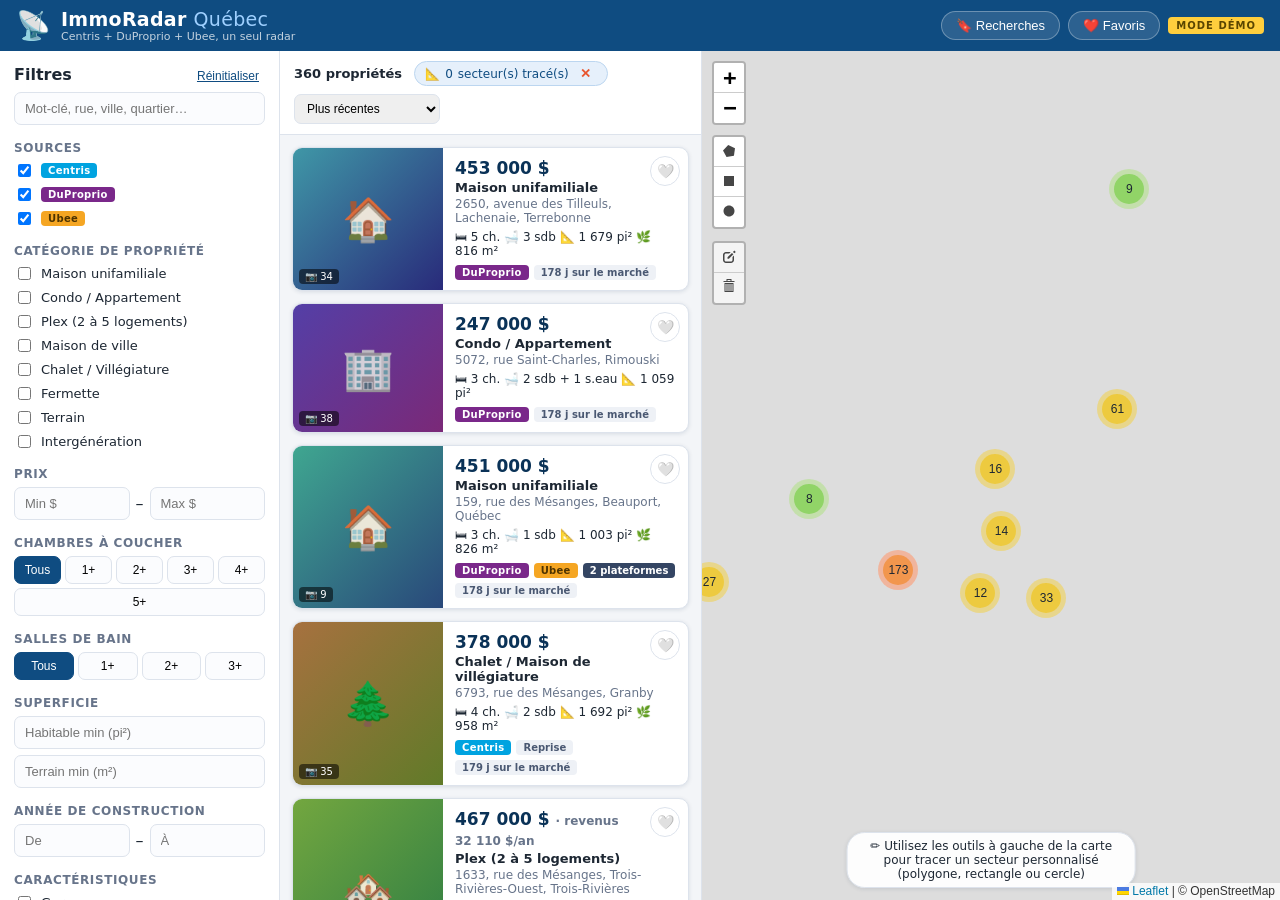
==== immoradar/index.html @ 75c9c800 "Ajout d'ImmoRadar Québec : moteur de recherche immobilier multi-sources Application web statique com" ====
<!DOCTYPE html>
<html lang="fr">
<head>
  <meta charset="UTF-8" />
  <meta name="viewport" content="width=device-width, initial-scale=1.0" />
  <title>ImmoRadar Québec — Recherche immobilière multi-sources</title>
  <meta name="description" content="Moteur de recherche immobilier personnalisé combinant Centris, DuProprio et Ubee. Filtres avancés et tracé de secteurs personnalisés sur carte." />

  <!-- Bibliothèques auto-hébergées (aucune dépendance CDN) -->
  <link rel="stylesheet" href="vendor/leaflet/leaflet.css" />
  <link rel="stylesheet" href="vendor/leaflet-draw/leaflet.draw.css" />
  <link rel="stylesheet" href="vendor/markercluster/MarkerCluster.css" />
  <link rel="stylesheet" href="vendor/markercluster/MarkerCluster.Default.css" />

  <link rel="stylesheet" href="css/styles.css" />
</head>
<body>
  <header class="topbar">
    <div class="brand">
      <span class="brand-logo">📡</span>
      <div>
        <h1>ImmoRadar <span>Québec</span></h1>
        <p class="tagline">Centris + DuProprio + Ubee, un seul radar</p>
      </div>
    </div>
    <div class="topbar-actions">
      <button id="btn-saved-searches" class="btn-ghost" title="Recherches sauvegardées">
        🔖 Recherches <span id="saved-count" class="pill" hidden>0</span>
      </button>
      <button id="btn-favorites" class="btn-ghost" title="Mes favoris">
        ❤️ Favoris <span id="fav-count" class="pill" hidden>0</span>
      </button>
      <span class="demo-badge" title="Les annonces affichées sont des données fictives de démonstration">MODE DÉMO</span>
    </div>
  </header>

  <main class="layout">
    <!-- ====================== PANNEAU DE FILTRES ====================== -->
    <aside class="filters" id="filters-panel">
      <div class="filters-head">
        <h2>Filtres</h2>
        <button id="btn-reset" class="btn-link">Réinitialiser</button>
      </div>

      <section class="fgroup">
        <input type="search" id="f-keyword" placeholder="Mot-clé, rue, ville, quartier…" />
      </section>

      <section class="fgroup">
        <h3>Sources</h3>
        <div class="checks" id="f-sources">
          <label><input type="checkbox" value="centris" checked /> <span class="src src-centris">Centris</span></label>
          <label><input type="checkbox" value="duproprio" checked /> <span class="src src-duproprio">DuProprio</span></label>
          <label><input type="checkbox" value="ubee" checked /> <span class="src src-ubee">Ubee</span></label>
        </div>
      </section>

      <section class="fgroup">
        <h3>Catégorie de propriété</h3>
        <div class="checks" id="f-types">
          <label><input type="checkbox" value="unifamiliale" /> Maison unifamiliale</label>
          <label><input type="checkbox" value="condo" /> Condo / Appartement</label>
          <label><input type="checkbox" value="plex" /> Plex (2 à 5 logements)</label>
          <label><input type="checkbox" value="maison-ville" /> Maison de ville</label>
          <label><input type="checkbox" value="chalet" /> Chalet / Villégiature</label>
          <label><input type="checkbox" value="fermette" /> Fermette</label>
          <label><input type="checkbox" value="terrain" /> Terrain</label>
          <label><input type="checkbox" value="intergeneration" /> Intergénération</label>
        </div>
      </section>

      <section class="fgroup">
        <h3>Prix</h3>
        <div class="range-pair">
          <input type="number" id="f-price-min" placeholder="Min $" min="0" step="10000" />
          <span>–</span>
          <input type="number" id="f-price-max" placeholder="Max $" min="0" step="10000" />
        </div>
      </section>

      <section class="fgroup">
        <h3>Chambres à coucher</h3>
        <div class="seg" id="f-beds">
          <button data-v="0" class="on">Tous</button><button data-v="1">1+</button><button data-v="2">2+</button><button data-v="3">3+</button><button data-v="4">4+</button><button data-v="5">5+</button>
        </div>
      </section>

      <section class="fgroup">
        <h3>Salles de bain</h3>
        <div class="seg" id="f-baths">
          <button data-v="0" class="on">Tous</button><button data-v="1">1+</button><button data-v="2">2+</button><button data-v="3">3+</button>
        </div>
      </section>

      <section class="fgroup">
        <h3>Superficie</h3>
        <div class="range-pair">
          <input type="number" id="f-area-min" placeholder="Habitable min (pi²)" min="0" step="100" />
        </div>
        <div class="range-pair">
          <input type="number" id="f-lot-min" placeholder="Terrain min (m²)" min="0" step="100" />
        </div>
      </section>

      <section class="fgroup">
        <h3>Année de construction</h3>
        <div class="range-pair">
          <input type="number" id="f-year-min" placeholder="De" min="1800" max="2030" />
          <span>–</span>
          <input type="number" id="f-year-max" placeholder="À" min="1800" max="2030" />
        </div>
      </section>

      <section class="fgroup">
        <h3>Caractéristiques</h3>
        <div class="checks" id="f-features">
          <label><input type="checkbox" value="garage" /> Garage</label>
          <label><input type="checkbox" value="parking" /> Stationnement</label>
          <label><input type="checkbox" value="pool" /> Piscine</label>
          <label><input type="checkbox" value="waterfront" /> Bord de l’eau</label>
          <label><input type="checkbox" value="waterAccess" /> Accès à l’eau</label>
          <label><input type="checkbox" value="fireplace" /> Foyer / poêle</label>
          <label><input type="checkbox" value="elevator" /> Ascenseur</label>
          <label><input type="checkbox" value="accessible" /> Adapté mobilité réduite</label>
          <label><input type="checkbox" value="centralAir" /> Climatisation centrale</label>
        </div>
      </section>

      <section class="fgroup">
        <h3>Particularités</h3>
        <div class="checks" id="f-extras">
          <label><input type="checkbox" value="openHouse" /> Visite libre</label>
          <label><input type="checkbox" value="repossession" /> Reprise bancaire</label>
          <label><input type="checkbox" value="newConstruction" /> Construction neuve</label>
          <label><input type="checkbox" value="multiSource" /> Listée sur 2+ plateformes</label>
        </div>
      </section>

      <section class="fgroup">
        <h3>Revenus annuels (plex)</h3>
        <div class="range-pair">
          <input type="number" id="f-revenue-min" placeholder="Revenus min $" min="0" step="1000" />
        </div>
      </section>

      <section class="fgroup">
        <h3>Sur le marché depuis</h3>
        <select id="f-dom">
          <option value="">Peu importe</option>
          <option value="1">Moins de 24 h</option>
          <option value="3">3 jours ou moins</option>
          <option value="7">7 jours ou moins</option>
          <option value="14">14 jours ou moins</option>
          <option value="30">30 jours ou moins</option>
        </select>
      </section>

      <button id="btn-save-search" class="btn-primary wide">💾 Sauvegarder cette recherche</button>
    </aside>

    <!-- ====================== RÉSULTATS ====================== -->
    <section class="results">
      <div class="results-head">
        <div>
          <strong id="result-count">…</strong>
          <span id="zone-indicator" class="zone-chip" hidden>📐 <span id="zone-count"></span> secteur(s) tracé(s) <button id="btn-clear-zones" title="Effacer les secteurs">✕</button></span>
        </div>
        <select id="sort">
          <option value="recent">Plus récentes</option>
          <option value="price-asc">Prix croissant</option>
          <option value="price-desc">Prix décroissant</option>
          <option value="area-desc">Superficie habitable</option>
          <option value="lot-desc">Superficie du terrain</option>
        </select>
      </div>
      <div id="cards" class="cards"></div>
    </section>

    <!-- ====================== CARTE ====================== -->
    <section class="map-wrap">
      <div id="map"></div>
      <div class="map-hint">✏️ Utilisez les outils à gauche de la carte pour tracer un secteur personnalisé (polygone, rectangle ou cercle)</div>
    </section>
  </main>

  <!-- ====================== MODALE FICHE ====================== -->
  <div class="modal-backdrop" id="modal-listing" hidden>
    <div class="modal">
      <button class="modal-close" data-close>✕</button>
      <div id="modal-listing-body"></div>
    </div>
  </div>

  <!-- ====================== MODALE RECHERCHES SAUVEGARDÉES ====================== -->
  <div class="modal-backdrop" id="modal-searches" hidden>
    <div class="modal">
      <button class="modal-close" data-close>✕</button>
      <h2>🔖 Recherches sauvegardées</h2>
      <p class="muted">Vos filtres et vos secteurs tracés, réutilisables en un clic. Le compteur indique les nouvelles annonces depuis votre dernière consultation.</p>
      <div id="saved-list"></div>
    </div>
  </div>

  <script src="vendor/leaflet/leaflet.js"></script>
  <script src="vendor/leaflet-draw/leaflet.draw.js"></script>
  <script src="vendor/markercluster/leaflet.markercluster.js"></script>
  <script src="vendor/turf/turf.min.js"></script>
  <script src="js/app.js"></script>
</body>
</html>
---- immoradar/vendor/leaflet/leaflet.css ----
/* required styles */

.leaflet-pane,
.leaflet-tile,
.leaflet-marker-icon,
.leaflet-marker-shadow,
.leaflet-tile-container,
.leaflet-pane > svg,
.leaflet-pane > canvas,
.leaflet-zoom-box,
.leaflet-image-layer,
.leaflet-layer {
	position: absolute;
	left: 0;
	top: 0;
	}
.leaflet-container {
	overflow: hidden;
	}
.leaflet-tile,
.leaflet-marker-icon,
.leaflet-marker-shadow {
	-webkit-user-select: none;
	   -moz-user-select: none;
	        user-select: none;
	  -webkit-user-drag: none;
	}
/* Prevents IE11 from highlighting tiles in blue */
.leaflet-tile::selection {
	background: transparent;
}
/* Safari renders non-retina tile on retina better with this, but Chrome is worse */
.leaflet-safari .leaflet-tile {
	image-rendering: -webkit-optimize-contrast;
	}
/* hack that prevents hw layers "stretching" when loading new tiles */
.leaflet-safari .leaflet-tile-container {
	width: 1600px;
	height: 1600px;
	-webkit-transform-origin: 0 0;
	}
.leaflet-marker-icon,
.leaflet-marker-shadow {
	display: block;
	}
/* .leaflet-container svg: reset svg max-width decleration shipped in Joomla! (joomla.org) 3.x */
/* .leaflet-container img: map is broken in FF if you have max-width: 100% on tiles */
.leaflet-container .leaflet-overlay-pane svg {
	max-width: none !important;
	max-height: none !important;
	}
.leaflet-container .leaflet-marker-pane img,
.leaflet-container .leaflet-shadow-pane img,
.leaflet-container .leaflet-tile-pane img,
.leaflet-container img.leaflet-image-layer,
.leaflet-container .leaflet-tile {
	max-width: none !important;
	max-height: none !important;
	width: auto;
	padding: 0;
	}

.leaflet-container img.leaflet-tile {
	/* See: https://bugs.chromium.org/p/chromium/issues/detail?id=600120 */
	mix-blend-mode: plus-lighter;
}

.leaflet-container.leaflet-touch-zoom {
	-ms-touch-action: pan-x pan-y;
	touch-action: pan-x pan-y;
	}
.leaflet-container.leaflet-touch-drag {
	-ms-touch-action: pinch-zoom;
	/* Fallback for FF which doesn't support pinch-zoom */
	touch-action: none;
	touch-action: pinch-zoom;
}
.leaflet-container.leaflet-touch-drag.leaflet-touch-zoom {
	-ms-touch-action: none;
	touch-action: none;
}
.leaflet-container {
	-webkit-tap-highlight-color: transparent;
}
.leaflet-container a {
	-webkit-tap-highlight-color: rgba(51, 181, 229, 0.4);
}
.leaflet-tile {
	filter: inherit;
	visibility: hidden;
	}
.leaflet-tile-loaded {
	visibility: inherit;
	}
.leaflet-zoom-box {
	width: 0;
	height: 0;
	-moz-box-sizing: border-box;
	     box-sizing: border-box;
	z-index: 800;
	}
/* workaround for https://bugzilla.mozilla.org/show_bug.cgi?id=888319 */
.leaflet-overlay-pane svg {
	-moz-user-select: none;
	}

.leaflet-pane         { z-index: 400; }

.leaflet-tile-pane    { z-index: 200; }
.leaflet-overlay-pane { z-index: 400; }
.leaflet-shadow-pane  { z-index: 500; }
.leaflet-marker-pane  { z-index: 600; }
.leaflet-tooltip-pane   { z-index: 650; }
.leaflet-popup-pane   { z-index: 700; }

.leaflet-map-pane canvas { z-index: 100; }
.leaflet-map-pane svg    { z-index: 200; }

.leaflet-vml-shape {
	width: 1px;
	height: 1px;
	}
.lvml {
	behavior: url(#default#VML);
	display: inline-block;
	position: absolute;
	}


/* control positioning */

.leaflet-control {
	position: relative;
	z-index: 800;
	pointer-events: visiblePainted; /* IE 9-10 doesn't have auto */
	pointer-events: auto;
	}
.leaflet-top,
.leaflet-bottom {
	position: absolute;
	z-index: 1000;
	pointer-events: none;
	}
.leaflet-top {
	top: 0;
	}
.leaflet-right {
	right: 0;
	}
.leaflet-bottom {
	bottom: 0;
	}
.leaflet-left {
	left: 0;
	}
.leaflet-control {
	float: left;
	clear: both;
	}
.leaflet-right .leaflet-control {
	float: right;
	}
.leaflet-top .leaflet-control {
	margin-top: 10px;
	}
.leaflet-bottom .leaflet-control {
	margin-bottom: 10px;
	}
.leaflet-left .leaflet-control {
	margin-left: 10px;
	}
.leaflet-right .leaflet-control {
	margin-right: 10px;
	}


/* zoom and fade animations */

.leaflet-fade-anim .leaflet-popup {
	opacity: 0;
	-webkit-transition: opacity 0.2s linear;
	   -moz-transition: opacity 0.2s linear;
	        transition: opacity 0.2s linear;
	}
.leaflet-fade-anim .leaflet-map-pane .leaflet-popup {
	opacity: 1;
	}
.leaflet-zoom-animated {
	-webkit-transform-origin: 0 0;
	    -ms-transform-origin: 0 0;
	        transform-origin: 0 0;
	}
svg.leaflet-zoom-animated {
	will-change: transform;
}

.leaflet-zoom-anim .leaflet-zoom-animated {
	-webkit-transition: -webkit-transform 0.25s cubic-bezier(0,0,0.25,1);
	   -moz-transition:    -moz-transform 0.25s cubic-bezier(0,0,0.25,1);
	        transition:         transform 0.25s cubic-bezier(0,0,0.25,1);
	}
.leaflet-zoom-anim .leaflet-tile,
.leaflet-pan-anim .leaflet-tile {
	-webkit-transition: none;
	   -moz-transition: none;
	        transition: none;
	}

.leaflet-zoom-anim .leaflet-zoom-hide {
	visibility: hidden;
	}


/* cursors */

.leaflet-interactive {
	cursor: pointer;
	}
.leaflet-grab {
	cursor: -webkit-grab;
	cursor:    -moz-grab;
	cursor:         grab;
	}
.leaflet-crosshair,
.leaflet-crosshair .leaflet-interactive {
	cursor: crosshair;
	}
.leaflet-popup-pane,
.leaflet-control {
	cursor: auto;
	}
.leaflet-dragging .leaflet-grab,
.leaflet-dragging .leaflet-grab .leaflet-interactive,
.leaflet-dragging .leaflet-marker-draggable {
	cursor: move;
	cursor: -webkit-grabbing;
	cursor:    -moz-grabbing;
	cursor:         grabbing;
	}

/* marker & overlays interactivity */
.leaflet-marker-icon,
.leaflet-marker-shadow,
.leaflet-image-layer,
.leaflet-pane > svg path,
.leaflet-tile-container {
	pointer-events: none;
	}

.leaflet-marker-icon.leaflet-interactive,
.leaflet-image-layer.leaflet-interactive,
.leaflet-pane > svg path.leaflet-interactive,
svg.leaflet-image-layer.leaflet-interactive path {
	pointer-events: visiblePainted; /* IE 9-10 doesn't have auto */
	pointer-events: auto;
	}

/* visual tweaks */

.leaflet-container {
	background: #ddd;
	outline-offset: 1px;
	}
.leaflet-container a {
	color: #0078A8;
	}
.leaflet-zoom-box {
	border: 2px dotted #38f;
	background: rgba(255,255,255,0.5);
	}


/* general typography */
.leaflet-container {
	font-family: "Helvetica Neue", Arial, Helvetica, sans-serif;
	font-size: 12px;
	font-size: 0.75rem;
	line-height: 1.5;
	}


/* general toolbar styles */

.leaflet-bar {
	box-shadow: 0 1px 5px rgba(0,0,0,0.65);
	border-radius: 4px;
	}
.leaflet-bar a {
	background-color: #fff;
	border-bottom: 1px solid #ccc;
	width: 26px;
	height: 26px;
	line-height: 26px;
	display: block;
	text-align: center;
	text-decoration: none;
	color: black;
	}
.leaflet-bar a,
.leaflet-control-layers-toggle {
	background-position: 50% 50%;
	background-repeat: no-repeat;
	display: block;
	}
.leaflet-bar a:hover,
.leaflet-bar a:focus {
	background-color: #f4f4f4;
	}
.leaflet-bar a:first-child {
	border-top-left-radius: 4px;
	border-top-right-radius: 4px;
	}
.leaflet-bar a:last-child {
	border-bottom-left-radius: 4px;
	border-bottom-right-radius: 4px;
	border-bottom: none;
	}
.leaflet-bar a.leaflet-disabled {
	cursor: default;
	background-color: #f4f4f4;
	color: #bbb;
	}

.leaflet-touch .leaflet-bar a {
	width: 30px;
	height: 30px;
	line-height: 30px;
	}
.leaflet-touch .leaflet-bar a:first-child {
	border-top-left-radius: 2px;
	border-top-right-radius: 2px;
	}
.leaflet-touch .leaflet-bar a:last-child {
	border-bottom-left-radius: 2px;
	border-bottom-right-radius: 2px;
	}

/* zoom control */

.leaflet-control-zoom-in,
.leaflet-control-zoom-out {
	font: bold 18px 'Lucida Console', Monaco, monospace;
	text-indent: 1px;
	}

.leaflet-touch .leaflet-control-zoom-in, .leaflet-touch .leaflet-control-zoom-out  {
	font-size: 22px;
	}


/* layers control */

.leaflet-control-layers {
	box-shadow: 0 1px 5px rgba(0,0,0,0.4);
	background: #fff;
	border-radius: 5px;
	}
.leaflet-control-layers-toggle {
	background-image: url(images/layers.png);
	width: 36px;
	height: 36px;
	}
.leaflet-retina .leaflet-control-layers-toggle {
	background-image: url(images/layers-2x.png);
	background-size: 26px 26px;
	}
.leaflet-touch .leaflet-control-layers-toggle {
	width: 44px;
	height: 44px;
	}
.leaflet-control-layers .leaflet-control-layers-list,
.leaflet-control-layers-expanded .leaflet-control-layers-toggle {
	display: none;
	}
.leaflet-control-layers-expanded .leaflet-control-layers-list {
	display: block;
	position: relative;
	}
.leaflet-control-layers-expanded {
	padding: 6px 10px 6px 6px;
	color: #333;
	background: #fff;
	}
.leaflet-control-layers-scrollbar {
	overflow-y: scroll;
	overflow-x: hidden;
	padding-right: 5px;
	}
.leaflet-control-layers-selector {
	margin-top: 2px;
	position: relative;
	top: 1px;
	}
.leaflet-control-layers label {
	display: block;
	font-size: 13px;
	font-size: 1.08333em;
	}
.leaflet-control-layers-separator {
	height: 0;
	border-top: 1px solid #ddd;
	margin: 5px -10px 5px -6px;
	}

/* Default icon URLs */
.leaflet-default-icon-path { /* used only in path-guessing heuristic, see L.Icon.Default */
	background-image: url(images/marker-icon.png);
	}


/* attribution and scale controls */

.leaflet-container .leaflet-control-attribution {
	background: #fff;
	background: rgba(255, 255, 255, 0.8);
	margin: 0;
	}
.leaflet-control-attribution,
.leaflet-control-scale-line {
	padding: 0 5px;
	color: #333;
	line-height: 1.4;
	}
.leaflet-control-attribution a {
	text-decoration: none;
	}
.leaflet-control-attribution a:hover,
.leaflet-control-attribution a:focus {
	text-decoration: underline;
	}
.leaflet-attribution-flag {
	display: inline !important;
	vertical-align: baseline !important;
	width: 1em;
	height: 0.6669em;
	}
.leaflet-left .leaflet-control-scale {
	margin-left: 5px;
	}
.leaflet-bottom .leaflet-control-scale {
	margin-bottom: 5px;
	}
.leaflet-control-scale-line {
	border: 2px solid #777;
	border-top: none;
	line-height: 1.1;
	padding: 2px 5px 1px;
	white-space: nowrap;
	-moz-box-sizing: border-box;
	     box-sizing: border-box;
	background: rgba(255, 255, 255, 0.8);
	text-shadow: 1px 1px #fff;
	}
.leaflet-control-scale-line:not(:first-child) {
	border-top: 2px solid #777;
	border-bottom: none;
	margin-top: -2px;
	}
.leaflet-control-scale-line:not(:first-child):not(:last-child) {
	border-bottom: 2px solid #777;
	}

.leaflet-touch .leaflet-control-attribution,
.leaflet-touch .leaflet-control-layers,
.leaflet-touch .leaflet-bar {
	box-shadow: none;
	}
.leaflet-touch .leaflet-control-layers,
.leaflet-touch .leaflet-bar {
	border: 2px solid rgba(0,0,0,0.2);
	background-clip: padding-box;
	}


/* popup */

.leaflet-popup {
	position: absolute;
	text-align: center;
	margin-bottom: 20px;
	}
.leaflet-popup-content-wrapper {
	padding: 1px;
	text-align: left;
	border-radius: 12px;
	}
.leaflet-popup-content {
	margin: 13px 24px 13px 20px;
	line-height: 1.3;
	font-size: 13px;
	font-size: 1.08333em;
	min-height: 1px;
	}
.leaflet-popup-content p {
	margin: 17px 0;
	margin: 1.3em 0;
	}
.leaflet-popup-tip-container {
	width: 40px;
	height: 20px;
	position: absolute;
	left: 50%;
	margin-top: -1px;
	margin-left: -20px;
	overflow: hidden;
	pointer-events: none;
	}
.leaflet-popup-tip {
	width: 17px;
	height: 17px;
	padding: 1px;

	margin: -10px auto 0;
	pointer-events: auto;

	-webkit-transform: rotate(45deg);
	   -moz-transform: rotate(45deg);
	    -ms-transform: rotate(45deg);
	        transform: rotate(45deg);
	}
.leaflet-popup-content-wrapper,
.leaflet-popup-tip {
	background: white;
	color: #333;
	box-shadow: 0 3px 14px rgba(0,0,0,0.4);
	}
.leaflet-container a.leaflet-popup-close-button {
	position: absolute;
	top: 0;
	right: 0;
	border: none;
	text-align: center;
	width: 24px;
	height: 24px;
	font: 16px/24px Tahoma, Verdana, sans-serif;
	color: #757575;
	text-decoration: none;
	background: transparent;
	}
.leaflet-container a.leaflet-popup-close-button:hover,
.leaflet-container a.leaflet-popup-close-button:focus {
	color: #585858;
	}
.leaflet-popup-scrolled {
	overflow: auto;
	}

.leaflet-oldie .leaflet-popup-content-wrapper {
	-ms-zoom: 1;
	}
.leaflet-oldie .leaflet-popup-tip {
	width: 24px;
	margin: 0 auto;

	-ms-filter: "progid:DXImageTransform.Microsoft.Matrix(M11=0.70710678, M12=0.70710678, M21=-0.70710678, M22=0.70710678)";
	filter: progid:DXImageTransform.Microsoft.Matrix(M11=0.70710678, M12=0.70710678, M21=-0.70710678, M22=0.70710678);
	}

.leaflet-oldie .leaflet-control-zoom,
.leaflet-oldie .leaflet-control-layers,
.leaflet-oldie .leaflet-popup-content-wrapper,
.leaflet-oldie .leaflet-popup-tip {
	border: 1px solid #999;
	}


/* div icon */

.leaflet-div-icon {
	background: #fff;
	border: 1px solid #666;
	}


/* Tooltip */
/* Base styles for the element that has a tooltip */
.leaflet-tooltip {
	position: absolute;
	padding: 6px;
	background-color: #fff;
	border: 1px solid #fff;
	border-radius: 3px;
	color: #222;
	white-space: nowrap;
	-webkit-user-select: none;
	-moz-user-select: none;
	-ms-user-select: none;
	user-select: none;
	pointer-events: none;
	box-shadow: 0 1px 3px rgba(0,0,0,0.4);
	}
.leaflet-tooltip.leaflet-interactive {
	cursor: pointer;
	pointer-events: auto;
	}
.leaflet-tooltip-top:before,
.leaflet-tooltip-bottom:before,
.leaflet-tooltip-left:before,
.leaflet-tooltip-right:before {
	position: absolute;
	pointer-events: none;
	border: 6px solid transparent;
	background: transparent;
	content: "";
	}

/* Directions */

.leaflet-tooltip-bottom {
	margin-top: 6px;
}
.leaflet-tooltip-top {
	margin-top: -6px;
}
.leaflet-tooltip-bottom:before,
.leaflet-tooltip-top:before {
	left: 50%;
	margin-left: -6px;
	}
.leaflet-tooltip-top:before {
	bottom: 0;
	margin-bottom: -12px;
	border-top-color: #fff;
	}
.leaflet-tooltip-bottom:before {
	top: 0;
	margin-top: -12px;
	margin-left: -6px;
	border-bottom-color: #fff;
	}
.leaflet-tooltip-left {
	margin-left: -6px;
}
.leaflet-tooltip-right {
	margin-left: 6px;
}
.leaflet-tooltip-left:before,
.leaflet-tooltip-right:before {
	top: 50%;
	margin-top: -6px;
	}
.leaflet-tooltip-left:before {
	right: 0;
	margin-right: -12px;
	border-left-color: #fff;
	}
.leaflet-tooltip-right:before {
	left: 0;
	margin-left: -12px;
	border-right-color: #fff;
	}

/* Printing */

@media print {
	/* Prevent printers from removing background-images of controls. */
	.leaflet-control {
		-webkit-print-color-adjust: exact;
		print-color-adjust: exact;
		}
	}
---- immoradar/vendor/leaflet-draw/leaflet.draw.css ----
.leaflet-draw-section{position:relative}.leaflet-draw-toolbar{margin-top:12px}.leaflet-draw-toolbar-top{margin-top:0}.leaflet-draw-toolbar-notop a:first-child{border-top-right-radius:0}.leaflet-draw-toolbar-nobottom a:last-child{border-bottom-right-radius:0}.leaflet-draw-toolbar a{background-image:url('images/spritesheet.png');background-image:linear-gradient(transparent,transparent),url('images/spritesheet.svg');background-repeat:no-repeat;background-size:300px 30px;background-clip:padding-box}.leaflet-retina .leaflet-draw-toolbar a{background-image:url('images/spritesheet-2x.png');background-image:linear-gradient(transparent,transparent),url('images/spritesheet.svg')}
.leaflet-draw a{display:block;text-align:center;text-decoration:none}.leaflet-draw a .sr-only{position:absolute;width:1px;height:1px;padding:0;margin:-1px;overflow:hidden;clip:rect(0,0,0,0);border:0}.leaflet-draw-actions{display:none;list-style:none;margin:0;padding:0;position:absolute;left:26px;top:0;white-space:nowrap}.leaflet-touch .leaflet-draw-actions{left:32px}.leaflet-right .leaflet-draw-actions{right:26px;left:auto}.leaflet-touch .leaflet-right .leaflet-draw-actions{right:32px;left:auto}.leaflet-draw-actions li{display:inline-block}
.leaflet-draw-actions li:first-child a{border-left:0}.leaflet-draw-actions li:last-child a{-webkit-border-radius:0 4px 4px 0;border-radius:0 4px 4px 0}.leaflet-right .leaflet-draw-actions li:last-child a{-webkit-border-radius:0;border-radius:0}.leaflet-right .leaflet-draw-actions li:first-child a{-webkit-border-radius:4px 0 0 4px;border-radius:4px 0 0 4px}.leaflet-draw-actions a{background-color:#919187;border-left:1px solid #AAA;color:#FFF;font:11px/19px "Helvetica Neue",Arial,Helvetica,sans-serif;line-height:28px;text-decoration:none;padding-left:10px;padding-right:10px;height:28px}
.leaflet-touch .leaflet-draw-actions a{font-size:12px;line-height:30px;height:30px}.leaflet-draw-actions-bottom{margin-top:0}.leaflet-draw-actions-top{margin-top:1px}.leaflet-draw-actions-top a,.leaflet-draw-actions-bottom a{height:27px;line-height:27px}.leaflet-draw-actions a:hover{background-color:#a0a098}.leaflet-draw-actions-top.leaflet-draw-actions-bottom a{height:26px;line-height:26px}.leaflet-draw-toolbar .leaflet-draw-draw-polyline{background-position:-2px -2px}.leaflet-touch .leaflet-draw-toolbar .leaflet-draw-draw-polyline{background-position:0 -1px}
.leaflet-draw-toolbar .leaflet-draw-draw-polygon{background-position:-31px -2px}.leaflet-touch .leaflet-draw-toolbar .leaflet-draw-draw-polygon{background-position:-29px -1px}.leaflet-draw-toolbar .leaflet-draw-draw-rectangle{background-position:-62px -2px}.leaflet-touch .leaflet-draw-toolbar .leaflet-draw-draw-rectangle{background-position:-60px -1px}.leaflet-draw-toolbar .leaflet-draw-draw-circle{background-position:-92px -2px}.leaflet-touch .leaflet-draw-toolbar .leaflet-draw-draw-circle{background-position:-90px -1px}
.leaflet-draw-toolbar .leaflet-draw-draw-marker{background-position:-122px -2px}.leaflet-touch .leaflet-draw-toolbar .leaflet-draw-draw-marker{background-position:-120px -1px}.leaflet-draw-toolbar .leaflet-draw-draw-circlemarker{background-position:-273px -2px}.leaflet-touch .leaflet-draw-toolbar .leaflet-draw-draw-circlemarker{background-position:-271px -1px}.leaflet-draw-toolbar .leaflet-draw-edit-edit{background-position:-152px -2px}.leaflet-touch .leaflet-draw-toolbar .leaflet-draw-edit-edit{background-position:-150px -1px}
.leaflet-draw-toolbar .leaflet-draw-edit-remove{background-position:-182px -2px}.leaflet-touch .leaflet-draw-toolbar .leaflet-draw-edit-remove{background-position:-180px -1px}.leaflet-draw-toolbar .leaflet-draw-edit-edit.leaflet-disabled{background-position:-212px -2px}.leaflet-touch .leaflet-draw-toolbar .leaflet-draw-edit-edit.leaflet-disabled{background-position:-210px -1px}.leaflet-draw-toolbar .leaflet-draw-edit-remove.leaflet-disabled{background-position:-242px -2px}.leaflet-touch .leaflet-draw-toolbar .leaflet-draw-edit-remove.leaflet-disabled{background-position:-240px -2px}
.leaflet-mouse-marker{background-color:#fff;cursor:crosshair}.leaflet-draw-tooltip{background:#363636;background:rgba(0,0,0,0.5);border:1px solid transparent;-webkit-border-radius:4px;border-radius:4px;color:#fff;font:12px/18px "Helvetica Neue",Arial,Helvetica,sans-serif;margin-left:20px;margin-top:-21px;padding:4px 8px;position:absolute;visibility:hidden;white-space:nowrap;z-index:6}.leaflet-draw-tooltip:before{border-right:6px solid black;border-right-color:rgba(0,0,0,0.5);border-top:6px solid transparent;border-bottom:6px solid transparent;content:"";position:absolute;top:7px;left:-7px}
.leaflet-error-draw-tooltip{background-color:#f2dede;border:1px solid #e6b6bd;color:#b94a48}.leaflet-error-draw-tooltip:before{border-right-color:#e6b6bd}.leaflet-draw-tooltip-single{margin-top:-12px}.leaflet-draw-tooltip-subtext{color:#f8d5e4}.leaflet-draw-guide-dash{font-size:1%;opacity:.6;position:absolute;width:5px;height:5px}.leaflet-edit-marker-selected{background-color:rgba(254,87,161,0.1);border:4px dashed rgba(254,87,161,0.6);-webkit-border-radius:4px;border-radius:4px;box-sizing:content-box}
.leaflet-edit-move{cursor:move}.leaflet-edit-resize{cursor:pointer}.leaflet-oldie .leaflet-draw-toolbar{border:1px solid #999}
---- immoradar/vendor/markercluster/MarkerCluster.css ----
.leaflet-cluster-anim .leaflet-marker-icon, .leaflet-cluster-anim .leaflet-marker-shadow {
	-webkit-transition: -webkit-transform 0.3s ease-out, opacity 0.3s ease-in;
	-moz-transition: -moz-transform 0.3s ease-out, opacity 0.3s ease-in;
	-o-transition: -o-transform 0.3s ease-out, opacity 0.3s ease-in;
	transition: transform 0.3s ease-out, opacity 0.3s ease-in;
}

.leaflet-cluster-spider-leg {
	/* stroke-dashoffset (duration and function) should match with leaflet-marker-icon transform in order to track it exactly */
	-webkit-transition: -webkit-stroke-dashoffset 0.3s ease-out, -webkit-stroke-opacity 0.3s ease-in;
	-moz-transition: -moz-stroke-dashoffset 0.3s ease-out, -moz-stroke-opacity 0.3s ease-in;
	-o-transition: -o-stroke-dashoffset 0.3s ease-out, -o-stroke-opacity 0.3s ease-in;
	transition: stroke-dashoffset 0.3s ease-out, stroke-opacity 0.3s ease-in;
}
---- immoradar/vendor/markercluster/MarkerCluster.Default.css ----
.marker-cluster-small {
	background-color: rgba(181, 226, 140, 0.6);
	}
.marker-cluster-small div {
	background-color: rgba(110, 204, 57, 0.6);
	}

.marker-cluster-medium {
	background-color: rgba(241, 211, 87, 0.6);
	}
.marker-cluster-medium div {
	background-color: rgba(240, 194, 12, 0.6);
	}

.marker-cluster-large {
	background-color: rgba(253, 156, 115, 0.6);
	}
.marker-cluster-large div {
	background-color: rgba(241, 128, 23, 0.6);
	}

	/* IE 6-8 fallback colors */
.leaflet-oldie .marker-cluster-small {
	background-color: rgb(181, 226, 140);
	}
.leaflet-oldie .marker-cluster-small div {
	background-color: rgb(110, 204, 57);
	}

.leaflet-oldie .marker-cluster-medium {
	background-color: rgb(241, 211, 87);
	}
.leaflet-oldie .marker-cluster-medium div {
	background-color: rgb(240, 194, 12);
	}

.leaflet-oldie .marker-cluster-large {
	background-color: rgb(253, 156, 115);
	}
.leaflet-oldie .marker-cluster-large div {
	background-color: rgb(241, 128, 23);
}

.marker-cluster {
	background-clip: padding-box;
	border-radius: 20px;
	}
.marker-cluster div {
	width: 30px;
	height: 30px;
	margin-left: 5px;
	margin-top: 5px;

	text-align: center;
	border-radius: 15px;
	font: 12px "Helvetica Neue", Arial, Helvetica, sans-serif;
	}
.marker-cluster span {
	line-height: 30px;
	}
---- immoradar/css/styles.css ----
/* ===================== ImmoRadar Québec ===================== */
:root {
  --blue: #0f4c81;
  --blue-dark: #0a3257;
  --accent: #e8552f;
  --bg: #f3f5f8;
  --card: #ffffff;
  --text: #1d2733;
  --muted: #67748a;
  --border: #dde3ec;
  --green: #1d8a4e;
  --radius: 10px;
  --shadow: 0 1px 4px rgba(15, 40, 70, 0.12);
}

* { box-sizing: border-box; }
html, body { height: 100%; }
body {
  margin: 0;
  font-family: "Segoe UI", system-ui, -apple-system, Roboto, sans-serif;
  background: var(--bg);
  color: var(--text);
  display: flex;
  flex-direction: column;
}

/* ---------- Barre du haut ---------- */
.topbar {
  display: flex;
  align-items: center;
  justify-content: space-between;
  gap: 12px;
  padding: 8px 16px;
  background: var(--blue);
  color: #fff;
  flex: 0 0 auto;
}
.brand { display: flex; align-items: center; gap: 10px; }
.brand-logo { font-size: 28px; }
.brand h1 { margin: 0; font-size: 19px; letter-spacing: 0.3px; }
.brand h1 span { color: #9fd0ff; font-weight: 400; }
.tagline { margin: 0; font-size: 11px; opacity: 0.75; }
.topbar-actions { display: flex; align-items: center; gap: 8px; }
.btn-ghost {
  background: rgba(255, 255, 255, 0.12);
  border: 1px solid rgba(255, 255, 255, 0.3);
  color: #fff;
  border-radius: 20px;
  padding: 6px 14px;
  cursor: pointer;
  font-size: 13px;
}
.btn-ghost:hover { background: rgba(255, 255, 255, 0.22); }
.pill {
  background: var(--accent);
  border-radius: 10px;
  padding: 1px 7px;
  font-size: 11px;
  font-weight: 700;
}
.demo-badge {
  font-size: 10px;
  font-weight: 700;
  letter-spacing: 1px;
  background: #ffce3d;
  color: #5a4500;
  border-radius: 4px;
  padding: 3px 8px;
  cursor: help;
}

/* ---------- Mise en page ---------- */
.layout {
  flex: 1 1 auto;
  min-height: 0;
  display: grid;
  grid-template-columns: 280px minmax(360px, 33%) 1fr;
}

/* ---------- Filtres ---------- */
.filters {
  background: var(--card);
  border-right: 1px solid var(--border);
  overflow-y: auto;
  padding: 14px;
}
.filters-head { display: flex; justify-content: space-between; align-items: baseline; }
.filters-head h2 { margin: 0 0 8px; font-size: 16px; }
.btn-link { background: none; border: none; color: var(--blue); cursor: pointer; font-size: 12px; text-decoration: underline; }
.fgroup { margin-bottom: 16px; }
.fgroup h3 {
  margin: 0 0 6px;
  font-size: 12px;
  text-transform: uppercase;
  letter-spacing: 0.6px;
  color: var(--muted);
}
.fgroup input[type="search"],
.fgroup input[type="number"],
.fgroup select {
  width: 100%;
  padding: 8px 10px;
  border: 1px solid var(--border);
  border-radius: 7px;
  font-size: 13px;
  background: #fbfcfe;
}
.range-pair { display: flex; align-items: center; gap: 6px; margin-bottom: 6px; }
.checks { display: flex; flex-direction: column; gap: 5px; }
.checks label { display: flex; align-items: center; gap: 7px; font-size: 13px; cursor: pointer; }
.seg { display: flex; flex-wrap: wrap; gap: 4px; }
.seg button {
  flex: 1;
  min-width: 42px;
  padding: 6px 4px;
  border: 1px solid var(--border);
  background: #fbfcfe;
  border-radius: 7px;
  cursor: pointer;
  font-size: 12px;
}
.seg button.on { background: var(--blue); color: #fff; border-color: var(--blue); }
.btn-primary {
  background: var(--accent);
  color: #fff;
  border: none;
  border-radius: 8px;
  padding: 10px 14px;
  font-size: 14px;
  font-weight: 600;
  cursor: pointer;
}
.btn-primary:hover { filter: brightness(1.08); }
.wide { width: 100%; }

/* ---------- Résultats ---------- */
.results {
  display: flex;
  flex-direction: column;
  min-height: 0;
  border-right: 1px solid var(--border);
}
.results-head {
  display: flex;
  justify-content: space-between;
  align-items: center;
  gap: 8px;
  padding: 10px 14px;
  background: var(--card);
  border-bottom: 1px solid var(--border);
  font-size: 13px;
  flex-wrap: wrap;
}
.results-head select { padding: 6px 8px; border: 1px solid var(--border); border-radius: 7px; font-size: 12px; }
.zone-chip {
  display: inline-flex;
  align-items: center;
  gap: 5px;
  margin-left: 8px;
  background: #e6f0fb;
  color: var(--blue);
  border: 1px solid #bcd6f0;
  border-radius: 14px;
  padding: 3px 10px;
  font-size: 12px;
}
.zone-chip button { background: none; border: none; color: var(--accent); cursor: pointer; font-weight: 700; }
.cards { overflow-y: auto; padding: 12px; display: flex; flex-direction: column; gap: 12px; }

.card {
  flex: 0 0 auto;
  display: grid;
  grid-template-columns: 150px 1fr;
  background: var(--card);
  border: 1px solid var(--border);
  border-radius: var(--radius);
  overflow: hidden;
  cursor: pointer;
  box-shadow: var(--shadow);
  transition: transform 0.12s ease, box-shadow 0.12s ease;
  position: relative;
}
.card:hover { transform: translateY(-2px); box-shadow: 0 4px 12px rgba(15, 40, 70, 0.18); }
.card.highlight { outline: 3px solid var(--accent); }
.card-photo {
  display: flex;
  align-items: center;
  justify-content: center;
  font-size: 42px;
  min-height: 118px;
  color: rgba(255, 255, 255, 0.9);
  position: relative;
}
.photo-count {
  position: absolute;
  bottom: 6px;
  left: 6px;
  background: rgba(0, 0, 0, 0.55);
  color: #fff;
  font-size: 10px;
  border-radius: 4px;
  padding: 2px 6px;
}
.card-body { padding: 10px 12px; min-width: 0; }
.card-price { font-size: 17px; font-weight: 700; color: var(--blue-dark); }
.card-title { font-size: 13px; font-weight: 600; margin: 2px 0; }
.card-sub { font-size: 12px; color: var(--muted); }
.card-specs { font-size: 12px; color: var(--text); margin-top: 5px; display: flex; gap: 10px; flex-wrap: wrap; }
.card-badges { display: flex; gap: 5px; margin-top: 7px; flex-wrap: wrap; }

.src {
  font-size: 10px;
  font-weight: 700;
  border-radius: 4px;
  padding: 2px 7px;
  color: #fff;
  letter-spacing: 0.3px;
}
.src-centris { background: #00a3e0; }
.src-duproprio { background: #7a288a; }
.src-ubee { background: #f5a623; color: #4d3300; }
.badge-new { background: var(--green); color: #fff; font-size: 10px; font-weight: 700; border-radius: 4px; padding: 2px 7px; }
.badge-multi { background: #344563; color: #fff; font-size: 10px; font-weight: 700; border-radius: 4px; padding: 2px 7px; }
.badge-soft { background: #eef1f6; color: #4a5872; font-size: 10px; font-weight: 600; border-radius: 4px; padding: 2px 7px; }

.fav-btn {
  position: absolute;
  top: 8px;
  right: 8px;
  background: rgba(255, 255, 255, 0.9);
  border: 1px solid var(--border);
  border-radius: 50%;
  width: 30px;
  height: 30px;
  cursor: pointer;
  font-size: 14px;
  line-height: 1;
  z-index: 2;
}
.fav-btn.on { background: #ffe3e3; border-color: #ffb3b3; }

.empty {
  text-align: center;
  color: var(--muted);
  padding: 40px 20px;
  font-size: 14px;
}

/* ---------- Carte ---------- */
.map-wrap { position: relative; min-height: 0; }
#map { position: absolute; inset: 0; }
.map-hint {
  position: absolute;
  bottom: 12px;
  left: 50%;
  transform: translateX(-50%);
  z-index: 800;
  background: rgba(255, 255, 255, 0.95);
  border: 1px solid var(--border);
  border-radius: 18px;
  padding: 6px 16px;
  font-size: 12px;
  color: var(--text);
  box-shadow: var(--shadow);
  max-width: 90%;
  text-align: center;
}
.price-marker {
  background: var(--blue);
  color: #fff;
  border-radius: 12px;
  border: 2px solid #fff;
  font-size: 11px;
  font-weight: 700;
  padding: 2px 8px;
  white-space: nowrap;
  box-shadow: 0 1px 4px rgba(0, 0, 0, 0.4);
}
.price-marker.fav { background: var(--accent); }
.leaflet-popup-content { font-size: 13px; }
.popup-link { color: var(--blue); font-weight: 600; cursor: pointer; }

/* ---------- Modales ---------- */
.modal-backdrop[hidden] { display: none; }
.modal-backdrop {
  position: fixed;
  inset: 0;
  background: rgba(10, 25, 45, 0.55);
  z-index: 2000;
  display: flex;
  align-items: center;
  justify-content: center;
  padding: 20px;
}
.modal {
  background: #fff;
  border-radius: 12px;
  max-width: 760px;
  width: 100%;
  max-height: 88vh;
  overflow-y: auto;
  padding: 22px 26px;
  position: relative;
}
.modal-close {
  position: absolute;
  top: 10px;
  right: 12px;
  background: none;
  border: none;
  font-size: 18px;
  cursor: pointer;
  color: var(--muted);
}
.muted { color: var(--muted); font-size: 13px; }

.detail-hero {
  border-radius: 10px;
  height: 190px;
  display: flex;
  align-items: center;
  justify-content: center;
  font-size: 72px;
  margin-bottom: 14px;
  color: rgba(255, 255, 255, 0.92);
}
.detail-price { font-size: 26px; font-weight: 800; color: var(--blue-dark); }
.detail-grid {
  display: grid;
  grid-template-columns: repeat(auto-fill, minmax(170px, 1fr));
  gap: 8px 16px;
  margin: 14px 0;
  font-size: 13px;
}
.detail-grid div b { display: block; font-size: 11px; color: var(--muted); text-transform: uppercase; letter-spacing: 0.4px; font-weight: 600; }
.source-links { display: flex; gap: 8px; flex-wrap: wrap; margin-top: 12px; }
.source-links a {
  text-decoration: none;
  border-radius: 7px;
  padding: 8px 14px;
  font-size: 13px;
  font-weight: 600;
  color: #fff;
}
.feature-tags { display: flex; gap: 6px; flex-wrap: wrap; margin-top: 6px; }

.saved-item {
  border: 1px solid var(--border);
  border-radius: 9px;
  padding: 12px 14px;
  margin-top: 10px;
  display: flex;
  justify-content: space-between;
  align-items: center;
  gap: 10px;
  flex-wrap: wrap;
}
.saved-item .meta { font-size: 12px; color: var(--muted); }
.saved-item .actions { display: flex; gap: 6px; }
.saved-item .actions button {
  border: 1px solid var(--border);
  background: #fbfcfe;
  border-radius: 7px;
  padding: 6px 10px;
  cursor: pointer;
  font-size: 12px;
}
.saved-item .actions .apply { background: var(--blue); color: #fff; border-color: var(--blue); }
.badge-newcount { background: var(--green); color: #fff; border-radius: 10px; font-size: 11px; font-weight: 700; padding: 2px 8px; }

/* ---------- Responsive ---------- */
@media (max-width: 1100px) {
  .layout { grid-template-columns: 250px 1fr; grid-template-rows: 1fr 45vh; }
  .map-wrap { grid-column: 1 / 3; }
}
@media (max-width: 720px) {
  .layout { grid-template-columns: 1fr; grid-template-rows: auto auto 50vh; }
  .filters { max-height: 40vh; }
  .map-wrap { grid-column: 1; }
  .tagline { display: none; }
}
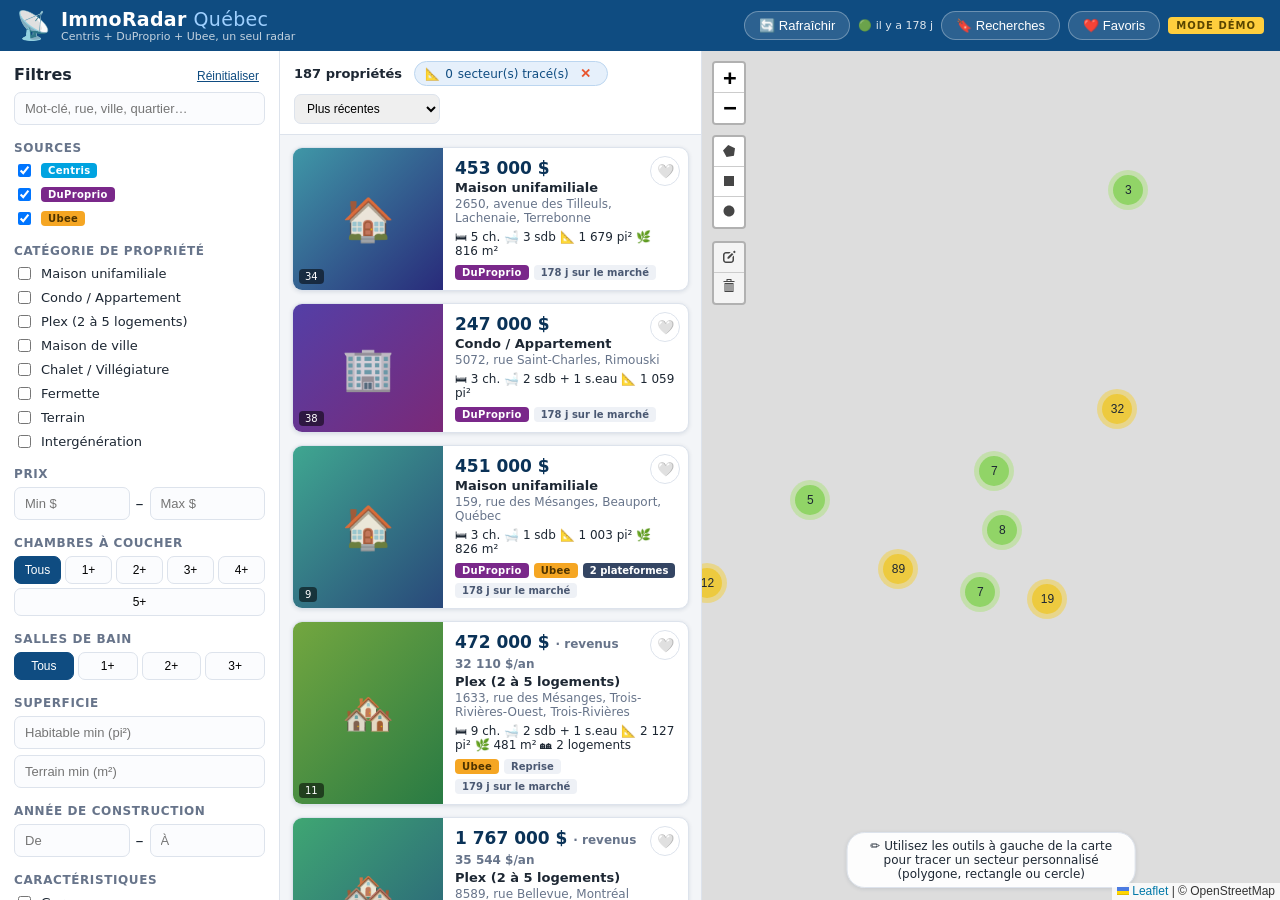
==== commit 174aea62: "Rafraîchissement temps réel côté navigateur + fetch toutes les 2h - Workflow GitHub Actions : passe " ====
--- a/immoradar/index.html
+++ b/immoradar/index.html
@@ -24,13 +24,17 @@
       </div>
     </div>
     <div class="topbar-actions">
+      <button id="btn-refresh" class="btn-ghost" title="Recharger les dernières annonces">
+        🔄 Rafraîchir <span id="new-badge" class="pill" hidden>0</span>
+      </button>
+      <span id="freshness" class="freshness" title="Dernière mise à jour des données"></span>
       <button id="btn-saved-searches" class="btn-ghost" title="Recherches sauvegardées">
         🔖 Recherches <span id="saved-count" class="pill" hidden>0</span>
       </button>
       <button id="btn-favorites" class="btn-ghost" title="Mes favoris">
         ❤️ Favoris <span id="fav-count" class="pill" hidden>0</span>
       </button>
-      <span class="demo-badge" title="Les annonces affichées sont des données fictives de démonstration">MODE DÉMO</span>
+      <span id="data-badge" class="demo-badge" title="Origine des annonces affichées">MODE DÉMO</span>
     </div>
   </header>
 
--- a/immoradar/css/styles.css
+++ b/immoradar/css/styles.css
@@ -68,6 +68,14 @@
   padding: 3px 8px;
   cursor: help;
 }
+.freshness {
+  font-size: 11px;
+  color: rgba(255, 255, 255, 0.85);
+  white-space: nowrap;
+}
+#btn-refresh.has-new { background: var(--accent); border-color: var(--accent); }
+#btn-refresh.spinning { opacity: 0.6; pointer-events: none; }
+#btn-refresh.spinning::before { content: ''; }
 
 /* ---------- Mise en page ---------- */
 .layout {
@@ -182,6 +190,7 @@
 }
 .card:hover { transform: translateY(-2px); box-shadow: 0 4px 12px rgba(15, 40, 70, 0.18); }
 .card.highlight { outline: 3px solid var(--accent); }
+/* Photo placeholder (dégradé + emoji) */
 .card-photo {
   display: flex;
   align-items: center;
@@ -190,7 +199,27 @@
   min-height: 118px;
   color: rgba(255, 255, 255, 0.9);
   position: relative;
-}
+  overflow: hidden;
+  flex-shrink: 0;
+}
+/* Vraie photo */
+.card-photo--real {
+  background: #e8edf4;
+  font-size: 0;
+}
+.card-photo--real img {
+  width: 150px;
+  height: 118px;
+  object-fit: cover;
+  display: block;
+}
+/* Si la vraie photo échoue à charger */
+.card-photo--fallback {
+  background: linear-gradient(135deg, #546e8a, #344563);
+  font-size: 36px;
+  color: rgba(255, 255, 255, 0.7);
+}
+.card-photo--fallback::before { content: '🏠'; }
 .photo-count {
   position: absolute;
   bottom: 6px;
@@ -314,6 +343,67 @@
 }
 .muted { color: var(--muted); font-size: 13px; }
 
+/* ---- Galerie photos dans la fiche ---- */
+.gallery { margin-bottom: 16px; }
+.gallery-main {
+  position: relative;
+  border-radius: 10px;
+  overflow: hidden;
+  background: #111;
+  height: 260px;
+  display: flex;
+  align-items: center;
+  justify-content: center;
+}
+.gallery-main img {
+  width: 100%;
+  height: 260px;
+  object-fit: cover;
+  display: block;
+  transition: opacity 0.15s;
+}
+.gallery-prev, .gallery-next {
+  position: absolute;
+  top: 50%;
+  transform: translateY(-50%);
+  background: rgba(0, 0, 0, 0.5);
+  color: #fff;
+  border: none;
+  border-radius: 50%;
+  width: 36px;
+  height: 36px;
+  font-size: 20px;
+  cursor: pointer;
+  z-index: 2;
+  line-height: 1;
+  display: flex;
+  align-items: center;
+  justify-content: center;
+}
+.gallery-prev { left: 8px; }
+.gallery-next { right: 8px; }
+.gallery-prev:hover, .gallery-next:hover { background: rgba(0, 0, 0, 0.8); }
+.gallery-thumbs {
+  display: flex;
+  gap: 6px;
+  margin-top: 8px;
+  overflow-x: auto;
+  padding-bottom: 4px;
+}
+.gallery-thumbs img {
+  width: 68px;
+  height: 50px;
+  object-fit: cover;
+  border-radius: 5px;
+  cursor: pointer;
+  border: 2px solid transparent;
+  flex-shrink: 0;
+  opacity: 0.7;
+  transition: opacity 0.1s, border-color 0.1s;
+}
+.gallery-thumbs img:hover { opacity: 1; }
+.gallery-thumbs img.active { border-color: var(--accent); opacity: 1; }
+
 .detail-hero {
   border-radius: 10px;
   height: 190px;
